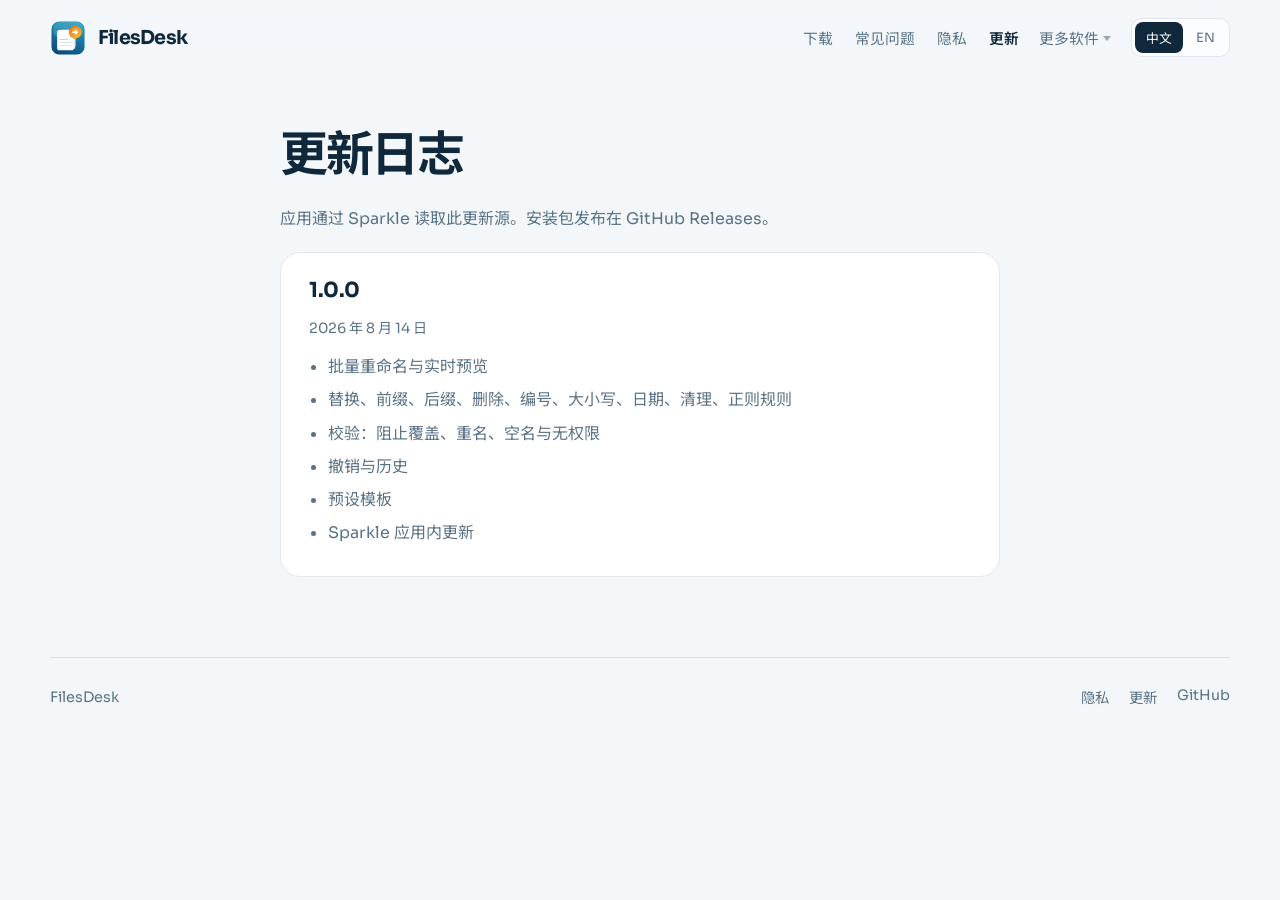
==== docs/changelog.html @ f8ffd3fe "Polish the FilesDesk website with a fuller product story. Co-authored-by: Cursor <cursoragent@cursor" ====
<!DOCTYPE html>
<html lang="zh-CN">
<head>
  <meta charset="utf-8">
  <meta name="viewport" content="width=device-width, initial-scale=1">
  <title>更新日志 — FilesDesk</title>
  <meta name="description" content="FilesDesk 版本更新与 Sparkle 更新记录。">
  <link rel="icon" type="image/png" href="./assets/favicon-32.png?v=4">
  <link rel="preconnect" href="https://fonts.googleapis.com">
  <link rel="preconnect" href="https://fonts.gstatic.com" crossorigin>
  <link href="https://fonts.googleapis.com/css2?family=Sora:wght@400;500;600;700&family=Noto+Sans+SC:wght@400;500;600;700&display=swap" rel="stylesheet">
  <link rel="stylesheet" href="./styles.css?v=5">
</head>
<body data-page="changelog" data-current-app="filesdesk">
  <header class="wrap site-header">
    <a class="brand" href="./">
      <img src="./assets/icon.png?v=4" alt="FilesDesk">
      FilesDesk
    </a>
    <div class="header-right">
      <nav>
        <a href="./download.html" data-i18n="nav.download">下载</a>
        <a href="./faq.html" data-i18n="nav.faq">常见问题</a>
        <a href="./privacy.html" data-i18n="nav.privacy">隐私</a>
        <a href="./changelog.html" aria-current="page" data-i18n="nav.changelog">更新</a>
      </nav>
      <div data-more-apps></div>
      <div class="lang-switch" role="group" aria-label="Language">
        <button type="button" data-lang-btn="zh" class="active">中文</button>
        <button type="button" data-lang-btn="en">EN</button>
      </div>
    </div>
  </header>

  <main class="wrap page">
    <h1 data-i18n="changelog.title">更新日志</h1>
    <p data-i18n="changelog.intro">应用通过 Sparkle 读取此更新源。安装包发布在 GitHub Releases。</p>
    <article class="changelog-item">
      <h2>1.0.0</h2>
      <p class="date" data-i18n="changelog.v100Date">2026 年 8 月 14 日</p>
      <ul data-i18n="changelog.v100Items"></ul>
    </article>
  </main>

  <footer class="wrap site-footer">
    <span>FilesDesk</span>
    <div class="links">
      <a href="./privacy.html" data-i18n="footer.privacy">隐私</a>
      <a href="./changelog.html" data-i18n="footer.changelog">更新</a>
      <a href="https://github.com/linux503/FilesDesk" data-i18n="footer.github">GitHub</a>
    </div>
  </footer>
  <script src="./more-apps.js"></script>
  <script src="./i18n.js?v=5"></script>
  <script src="./site.js"></script>
</body>
</html>
---- docs/styles.css ----
:root {
  --ink: #10283c;
  --slate: #2a4a62;
  --muted: #5a7286;
  --accent: #0d7ea8;
  --accent-deep: #0a5f80;
  --gold: #e59a22;
  --paper: #f3f7fa;
  --card: #ffffff;
  --line: rgba(16, 40, 60, 0.10);
  --shadow: 0 28px 70px rgba(16, 40, 60, 0.14);
  --radius: 20px;
  --sans: "Sora", "Noto Sans SC", "PingFang SC", "Hiragino Sans GB", sans-serif;
  --mono: "SF Mono", ui-monospace, Menlo, monospace;
}

* { box-sizing: border-box; }

html { scroll-behavior: smooth; }

html, body { margin: 0; padding: 0; }

body {
  color: var(--ink);
  font-family: var(--sans);
  background: var(--paper);
  min-height: 100vh;
  position: relative;
}

.atmosphere {
  pointer-events: none;
  position: fixed;
  inset: 0;
  z-index: -1;
  background:
    radial-gradient(920px 560px at 6% -12%, rgba(13, 126, 168, 0.18), transparent 58%),
    radial-gradient(720px 480px at 100% 0%, rgba(229, 154, 34, 0.12), transparent 52%),
    radial-gradient(900px 700px at 70% 120%, rgba(13, 126, 168, 0.08), transparent 60%),
    linear-gradient(180deg, #e7f1f6 0%, var(--paper) 38%, #e8f0f4 100%);
}

a { color: inherit; text-decoration: none; }

.wrap {
  width: min(1180px, calc(100% - 40px));
  margin: 0 auto;
}

.site-header {
  display: flex;
  align-items: center;
  justify-content: space-between;
  padding: 18px 0;
  gap: 16px;
  position: sticky;
  top: 0;
  z-index: 20;
  background: rgba(243, 247, 250, 0.78);
  backdrop-filter: blur(16px);
}

.brand {
  display: flex;
  align-items: center;
  gap: 12px;
  font-size: 1.2rem;
  font-weight: 700;
  letter-spacing: -0.04em;
}

.brand img {
  width: 36px;
  height: 36px;
  border-radius: 9px;
}

.header-right {
  display: flex;
  align-items: center;
  gap: 20px;
}

nav {
  display: flex;
  gap: 22px;
  font-size: 0.92rem;
}

nav a {
  color: var(--muted);
  transition: color 0.15s;
}

nav a:hover,
nav a[aria-current="page"] {
  color: var(--ink);
}

nav a[aria-current="page"] { font-weight: 600; }

.more-apps-menu {
  position: relative;
  list-style: none;
}

.more-apps-menu summary {
  cursor: pointer;
  color: var(--muted);
  font-size: 0.92rem;
  user-select: none;
  list-style: none;
  display: flex;
  align-items: center;
  gap: 4px;
}

.more-apps-menu summary::-webkit-details-marker { display: none; }

.more-apps-menu summary::after {
  content: "";
  width: 0;
  height: 0;
  border-left: 4px solid transparent;
  border-right: 4px solid transparent;
  border-top: 5px solid currentColor;
  opacity: 0.6;
  margin-top: 2px;
}

.more-apps-menu[open] summary,
.more-apps-menu summary:hover { color: var(--ink); }

.more-apps-panel {
  position: absolute;
  top: calc(100% + 10px);
  right: 0;
  min-width: 240px;
  background: var(--card);
  border: 1px solid var(--line);
  border-radius: 14px;
  box-shadow: var(--shadow);
  padding: 8px;
  z-index: 100;
  animation: rise 0.2s ease both;
}

.more-apps-item {
  display: flex;
  flex-direction: column;
  gap: 2px;
  padding: 10px 12px;
  border-radius: 10px;
  transition: background 0.12s;
}

.more-apps-item:hover { background: rgba(13, 126, 168, 0.08); }

.more-apps-name {
  font-weight: 600;
  font-size: 0.92rem;
}

.more-apps-desc {
  font-size: 0.8rem;
  color: var(--muted);
}

.lang-switch {
  display: flex;
  gap: 2px;
  padding: 3px;
  border: 1px solid var(--line);
  border-radius: 10px;
  background: rgba(255, 255, 255, 0.7);
}

.lang-switch button {
  border: 0;
  background: transparent;
  color: var(--muted);
  font: inherit;
  font-size: 0.8rem;
  padding: 6px 11px;
  border-radius: 8px;
  cursor: pointer;
}

.lang-switch button.active {
  background: var(--ink);
  color: #fff;
}

.hero {
  display: grid;
  grid-template-columns: 0.92fr 1.08fr;
  gap: 40px;
  align-items: center;
  padding: 36px 0 28px;
  min-height: calc(100svh - 88px);
}

.hero-copy { animation: rise 0.7s ease both; }

.hero h1 {
  margin: 0;
  font-size: clamp(3.2rem, 8vw, 6.2rem);
  line-height: 0.92;
  letter-spacing: -0.07em;
}

.hero .lede {
  margin: 22px 0 0;
  font-size: clamp(1.35rem, 2.6vw, 1.85rem);
  line-height: 1.25;
  letter-spacing: -0.04em;
  font-weight: 600;
}

.hero .sub {
  margin: 16px 0 0;
  max-width: 38ch;
  color: var(--muted);
  font-size: 1.05rem;
  line-height: 1.7;
}

.cta-row {
  display: flex;
  flex-wrap: wrap;
  gap: 14px;
  align-items: center;
  margin-top: 28px;
}

.hero-meta {
  margin: 22px 0 0;
  color: var(--muted);
  font-size: 0.86rem;
  letter-spacing: 0.01em;
}

.button {
  display: inline-flex;
  align-items: center;
  background: linear-gradient(135deg, var(--accent), var(--accent-deep));
  color: #fff;
  padding: 13px 22px;
  border-radius: 12px;
  font-weight: 650;
  box-shadow: 0 10px 24px rgba(13, 126, 168, 0.28);
  transition: transform 0.15s, box-shadow 0.15s;
}

.button:hover {
  transform: translateY(-1px);
  box-shadow: 0 14px 28px rgba(13, 126, 168, 0.34);
}

.text-link {
  color: var(--slate);
  box-shadow: inset 0 -1px 0 var(--line);
  padding-bottom: 1px;
}

.text-link:hover { color: var(--accent-deep); }

.hero-stage { animation: rise 0.9s ease 0.12s both; }

.app {
  background: var(--card);
  border: 1px solid var(--line);
  border-radius: var(--radius);
  box-shadow: var(--shadow);
  overflow: hidden;
  transform: perspective(1400px) rotateY(-6deg) rotateX(3deg);
  animation: floaty 7s ease-in-out infinite;
}

.app-chrome {
  display: flex;
  align-items: center;
  gap: 8px;
  padding: 12px 16px;
  background: #eef4f7;
  border-bottom: 1px solid var(--line);
  font-size: 13px;
  color: var(--muted);
}

.app-chrome img {
  width: 16px;
  height: 16px;
  border-radius: 4px;
  margin-left: 6px;
}

.dot { width: 10px; height: 10px; border-radius: 50%; }
.dot:nth-child(1) { background: #ff6b6b; }
.dot:nth-child(2) { background: #ffd166; }
.dot:nth-child(3) { background: #6bcb77; }

.app-body {
  display: grid;
  grid-template-columns: 118px 1fr 168px;
  min-height: 340px;
}

.side, .files, .rules { padding: 12px 10px; }
.side { border-right: 1px solid var(--line); background: #fafbfc; }
.rules { border-left: 1px solid var(--line); background: #f4f8fb; }

.nav-item {
  padding: 8px 10px;
  border-radius: 8px;
  color: var(--muted);
  font-size: 12px;
  margin-bottom: 4px;
}

.nav-item.active {
  background: rgba(13, 126, 168, 0.10);
  color: var(--accent-deep);
  font-weight: 600;
}

.row {
  display: grid;
  grid-template-columns: 52px 1fr 1fr;
  gap: 8px;
  padding: 11px 4px;
  border-bottom: 1px solid var(--line);
  font-family: var(--mono);
  font-size: 11.5px;
  align-items: center;
}

.kind {
  color: var(--muted);
  font-family: var(--sans);
  font-size: 10px;
  letter-spacing: 0.04em;
  text-transform: uppercase;
}

.old { color: var(--muted); }
.new { color: var(--accent-deep); animation: pulse 2.8s ease 1s infinite; }

.app-foot {
  display: flex;
  align-items: center;
  justify-content: space-between;
  padding: 12px 16px;
  border-top: 1px solid var(--line);
  background: #fafbfc;
  font-size: 12px;
}

.status { color: #2d8a4e; font-weight: 600; }

.rename-btn {
  background: var(--ink);
  color: #fff;
  border: 0;
  padding: 7px 14px;
  border-radius: 8px;
  font-size: 12px;
  font-weight: 600;
}

.proof {
  display: grid;
  grid-template-columns: repeat(4, 1fr);
  gap: 12px;
  padding: 8px 0 56px;
  border-top: 1px solid var(--line);
}

.proof div {
  display: flex;
  flex-direction: column;
  gap: 4px;
  padding-top: 22px;
}

.proof strong {
  font-size: 1.55rem;
  letter-spacing: -0.04em;
  color: var(--accent-deep);
}

.proof span {
  font-size: 0.82rem;
  color: var(--muted);
}

.section-head {
  max-width: 620px;
  margin-bottom: 40px;
}

.eyebrow {
  display: block;
  font-size: 0.76rem;
  font-weight: 650;
  letter-spacing: 0.12em;
  text-transform: uppercase;
  color: var(--accent);
  margin-bottom: 10px;
}

.eyebrow-light { color: rgba(255, 255, 255, 0.62); }

.section-head h2 {
  margin: 0 0 12px;
  font-size: clamp(1.8rem, 3.6vw, 2.55rem);
  letter-spacing: -0.045em;
  line-height: 1.12;
}

.section-lead {
  margin: 0;
  color: var(--muted);
  font-size: 1.04rem;
  line-height: 1.65;
}

.section-pillars { padding: 24px 0 88px; }

.pillar-grid {
  display: grid;
  grid-template-columns: repeat(4, 1fr);
  gap: 28px;
}

.pillar-grid article { padding-top: 8px; }

.idx {
  display: block;
  font-size: 0.78rem;
  letter-spacing: 0.12em;
  color: var(--gold);
  font-weight: 650;
  margin-bottom: 12px;
}

.pillar-grid h3 {
  margin: 0 0 8px;
  font-size: 1.12rem;
  letter-spacing: -0.03em;
}

.pillar-grid p {
  margin: 0;
  color: var(--muted);
  font-size: 0.94rem;
  line-height: 1.65;
}

.section-rules {
  padding: 88px 0;
  background: rgba(255, 255, 255, 0.48);
  border-top: 1px solid var(--line);
  border-bottom: 1px solid var(--line);
}

.rules-grid {
  display: grid;
  grid-template-columns: repeat(3, 1fr);
  gap: 0;
}

.rule-chip {
  display: flex;
  flex-direction: column;
  gap: 4px;
  padding: 18px 8px 18px 0;
  border-top: 1px solid var(--line);
}

.rule-name {
  font-weight: 650;
  font-size: 1.02rem;
  letter-spacing: -0.03em;
}

.rule-desc {
  font-size: 0.84rem;
  color: var(--muted);
}

.rename-theater {
  margin-top: 36px;
  display: grid;
  grid-template-columns: 1fr auto 1fr;
  gap: 16px 24px;
  align-items: center;
  font-family: var(--mono);
  font-size: clamp(1.1rem, 2vw, 1.5rem);
}

.theater-from { color: var(--muted); }
.theater-to {
  color: var(--accent-deep);
  font-weight: 650;
  animation: pulse 3s ease infinite;
}
.theater-arrow {
  width: 42px;
  height: 2px;
  background: var(--gold);
  position: relative;
}
.theater-arrow::after {
  content: "";
  position: absolute;
  right: 0;
  top: -4px;
  border: 5px solid transparent;
  border-left: 8px solid var(--gold);
}
.theater-note {
  grid-column: 1 / -1;
  font-family: var(--sans);
  font-size: 0.9rem;
  color: var(--muted);
}

.section-workflow { padding: 88px 0; }

.flow-grid {
  display: grid;
  grid-template-columns: repeat(3, 1fr);
  gap: 40px;
}

.flow-num {
  font-size: 2rem;
  font-weight: 700;
  letter-spacing: -0.06em;
  color: var(--accent);
  margin-bottom: 10px;
}

.flow-grid h3 {
  margin: 0 0 8px;
  font-size: 1.12rem;
  letter-spacing: -0.03em;
}

.flow-grid p {
  margin: 0;
  color: var(--muted);
  font-size: 0.94rem;
  line-height: 1.65;
}

.section-scenes { padding: 0 0 88px; }

.scene-list {
  display: grid;
  grid-template-columns: repeat(5, 1fr);
  gap: 18px;
}

.scene-list div {
  padding-top: 16px;
  border-top: 2px solid var(--ink);
}

.scene-list strong {
  display: block;
  font-size: 1.05rem;
  margin-bottom: 8px;
}

.scene-list span {
  color: var(--muted);
  font-family: var(--mono);
  font-size: 0.78rem;
}

.section-bento { padding: 0 0 88px; }

.detail-list {
  display: grid;
  grid-template-columns: 1fr 1fr;
  gap: 32px 48px;
  margin: 0;
}

.detail-list dt {
  font-size: 1.05rem;
  font-weight: 650;
  letter-spacing: -0.03em;
  margin-bottom: 6px;
}

.detail-list dd {
  margin: 0;
  color: var(--muted);
  font-size: 0.94rem;
  line-height: 1.65;
}

.section-safety { padding: 0 0 80px; }

.safety-panel {
  display: grid;
  grid-template-columns: 1fr 1fr;
  gap: 48px;
  align-items: center;
  background: linear-gradient(145deg, var(--ink) 0%, #0a3d54 58%, var(--accent-deep) 100%);
  color: #fff;
  border-radius: 24px;
  padding: 56px;
}

.safety-copy h2 {
  margin: 0 0 12px;
  font-size: clamp(1.7rem, 3vw, 2.3rem);
  letter-spacing: -0.045em;
}

.safety-copy p {
  margin: 0;
  opacity: 0.82;
  line-height: 1.65;
}

.safety-list {
  list-style: none;
  margin: 0;
  padding: 0;
  display: grid;
  gap: 12px;
}

.safety-list li {
  display: flex;
  align-items: center;
  gap: 12px;
  font-size: 0.95rem;
  font-weight: 500;
}

.safety-list li::before {
  content: "";
  width: 8px;
  height: 8px;
  border-radius: 50%;
  background: var(--gold);
  flex-shrink: 0;
}

.download-band {
  background: linear-gradient(135deg, var(--ink), var(--accent-deep));
  color: #fff;
  border-radius: var(--radius);
  padding: 40px 44px;
  display: flex;
  align-items: center;
  justify-content: space-between;
  gap: 24px;
  margin: 0 0 72px;
  position: relative;
  overflow: hidden;
}

.download-band::before {
  content: "";
  position: absolute;
  inset: 0;
  background: radial-gradient(520px 260px at 100% 50%, rgba(229, 154, 34, 0.2), transparent 70%);
  pointer-events: none;
}

.download-band > * { position: relative; }

.download-band h2 {
  margin: 0 0 8px;
  font-size: 1.6rem;
  letter-spacing: -0.03em;
}

.download-band p {
  margin: 0;
  opacity: 0.85;
  font-size: 0.95rem;
}

.download-band .button {
  background: #fff;
  color: var(--ink);
  box-shadow: none;
  flex-shrink: 0;
}

.download-band .button:hover {
  background: var(--gold);
  color: var(--ink);
}

.page {
  padding: 40px 0 80px;
  max-width: 720px;
}

.page h1 {
  margin: 0 0 20px;
  font-size: clamp(2.2rem, 5vw, 3rem);
  letter-spacing: -0.05em;
}

.page h2 {
  margin: 36px 0 12px;
  font-size: 1.25rem;
  letter-spacing: -0.02em;
}

.page p, .page li, .faq dd {
  color: var(--muted);
  line-height: 1.7;
  font-size: 1rem;
}

.page ul { padding-left: 1.2em; }

.faq dt {
  margin-top: 28px;
  font-size: 1.12rem;
  font-weight: 600;
  letter-spacing: -0.02em;
}

.faq dd { margin: 8px 0 0; }

.changelog-item {
  background: var(--card);
  border: 1px solid var(--line);
  border-radius: var(--radius);
  padding: 24px 28px;
  margin-top: 20px;
}

.changelog-item h2 {
  margin: 0 0 4px;
  font-size: 1.3rem;
}

.changelog-item .date {
  color: var(--muted);
  font-size: 0.88rem;
  margin-bottom: 12px;
}

.changelog-item ul {
  margin: 0;
  padding-left: 1.2em;
}

.changelog-item li { margin-bottom: 6px; }

.site-footer {
  border-top: 1px solid var(--line);
  padding: 28px 0 48px;
  display: flex;
  justify-content: space-between;
  align-items: center;
  color: var(--muted);
  font-size: 0.9rem;
}

.site-footer .links { display: flex; gap: 20px; }
.site-footer a:hover { color: var(--ink); }

@keyframes rise {
  from { opacity: 0; transform: translateY(18px); }
  to { opacity: 1; transform: none; }
}

@keyframes pulse {
  0%, 45% { opacity: 1; }
  55% { opacity: 0.35; }
  65%, 100% { opacity: 1; }
}

@keyframes floaty {
  0%, 100% { transform: perspective(1400px) rotateY(-6deg) rotateX(3deg) translateY(0); }
  50% { transform: perspective(1400px) rotateY(-6deg) rotateX(3deg) translateY(-8px); }
}

@media (max-width: 900px) {
  .hero, .app-body, .pillar-grid, .rules-grid, .flow-grid, .scene-list, .detail-list, .safety-panel, .proof {
    grid-template-columns: 1fr;
  }
  .hero {
    padding-top: 16px;
    min-height: 0;
  }
  .app { transform: none; animation: none; }
  nav { display: none; }
  .download-band { flex-direction: column; align-items: flex-start; }
  .site-footer { flex-direction: column; gap: 16px; align-items: flex-start; }
  .safety-panel { padding: 36px 28px; gap: 32px; }
  .rename-theater { grid-template-columns: 1fr; }
  .theater-arrow { width: 2px; height: 28px; }
  .theater-arrow::after {
    right: -4px;
    top: auto;
    bottom: 0;
    border: 5px solid transparent;
    border-top: 8px solid var(--gold);
  }
  .section-pillars, .section-rules, .section-workflow { padding: 56px 0; }
}
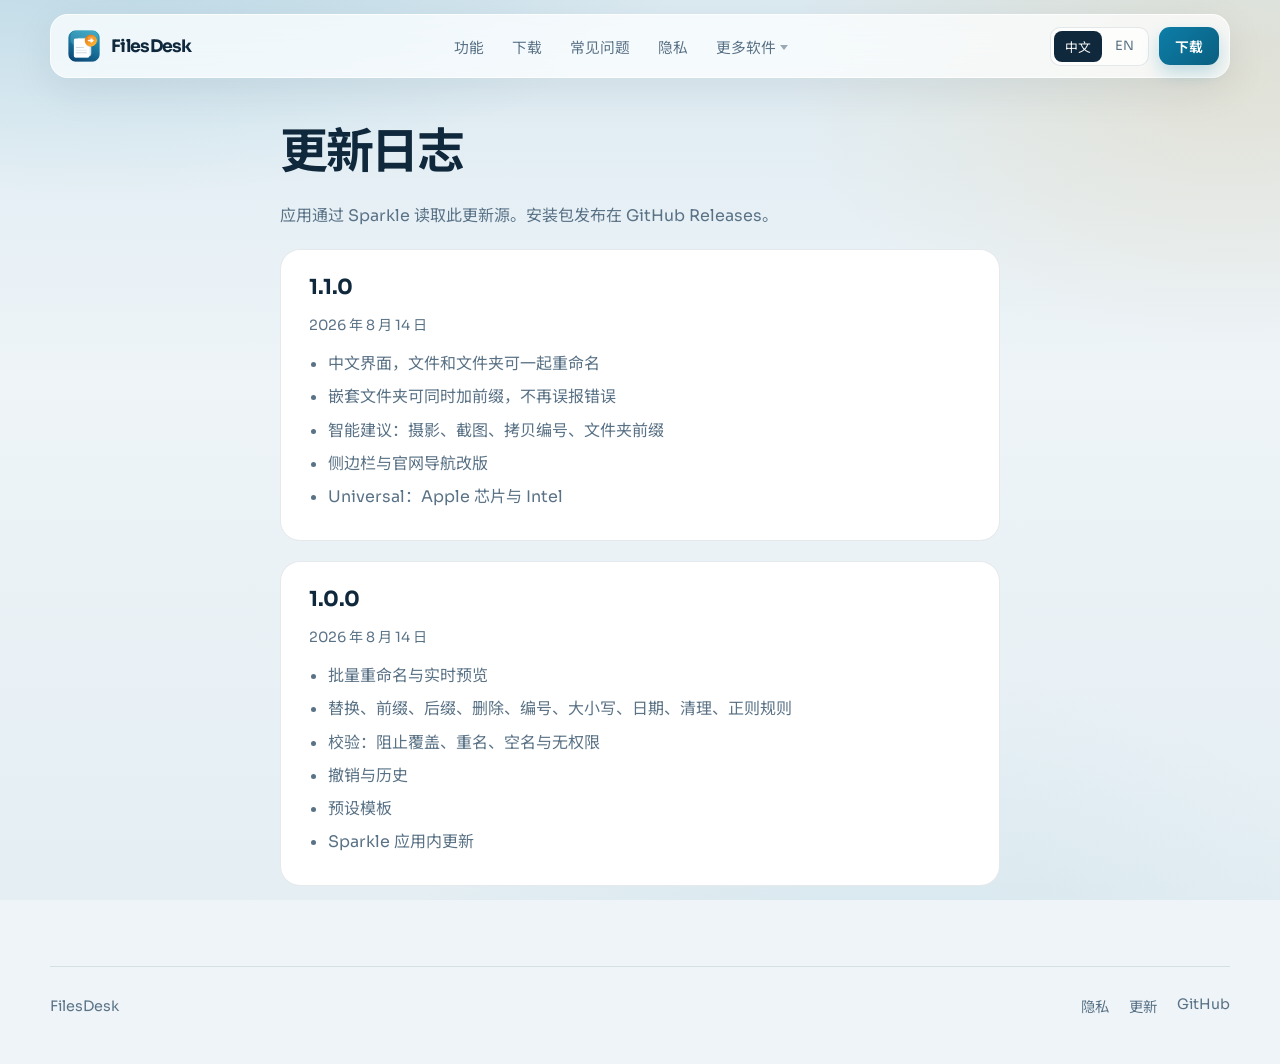
==== commit 00f8b3ed: "Ship FilesDesk 1.1.0 with folder rename, smart suggestions, and a refreshed site. Co-authored-by: Cu" ====
--- a/docs/changelog.html
+++ b/docs/changelog.html
@@ -9,25 +9,32 @@
   <link rel="preconnect" href="https://fonts.googleapis.com">
   <link rel="preconnect" href="https://fonts.gstatic.com" crossorigin>
   <link href="https://fonts.googleapis.com/css2?family=Sora:wght@400;500;600;700&family=Noto+Sans+SC:wght@400;500;600;700&display=swap" rel="stylesheet">
-  <link rel="stylesheet" href="./styles.css?v=5">
+  <link rel="stylesheet" href="./styles.css?v=6">
 </head>
 <body data-page="changelog" data-current-app="filesdesk">
-  <header class="wrap site-header">
-    <a class="brand" href="./">
-      <img src="./assets/icon.png?v=4" alt="FilesDesk">
-      FilesDesk
-    </a>
-    <div class="header-right">
-      <nav>
+  <div class="atmosphere" aria-hidden="true"></div>
+  <header class="site-header">
+    <div class="nav-shell">
+      <a class="brand" href="./">
+        <img src="./assets/icon.png?v=4" alt="FilesDesk">
+        FilesDesk
+      </a>
+      <nav class="nav-links" id="site-nav">
+        <a href="./#features" data-i18n="nav.features">功能</a>
         <a href="./download.html" data-i18n="nav.download">下载</a>
         <a href="./faq.html" data-i18n="nav.faq">常见问题</a>
         <a href="./privacy.html" data-i18n="nav.privacy">隐私</a>
-        <a href="./changelog.html" aria-current="page" data-i18n="nav.changelog">更新</a>
+        <div data-more-apps></div>
       </nav>
-      <div data-more-apps></div>
-      <div class="lang-switch" role="group" aria-label="Language">
-        <button type="button" data-lang-btn="zh" class="active">中文</button>
-        <button type="button" data-lang-btn="en">EN</button>
+      <div class="nav-actions">
+        <div class="lang-switch" role="group" aria-label="Language">
+          <button type="button" data-lang-btn="zh" class="active">中文</button>
+          <button type="button" data-lang-btn="en">EN</button>
+        </div>
+        <a class="nav-cta" data-download href="https://github.com/linux503/FilesDesk/releases" data-i18n="nav.download">下载</a>
+        <button class="nav-toggle" type="button" aria-expanded="false" aria-controls="site-nav" data-i18n-aria="nav.menu">
+          <span></span><span></span>
+        </button>
       </div>
     </div>
   </header>
@@ -35,7 +42,12 @@
   <main class="wrap page">
     <h1 data-i18n="changelog.title">更新日志</h1>
     <p data-i18n="changelog.intro">应用通过 Sparkle 读取此更新源。安装包发布在 GitHub Releases。</p>
-    <article class="changelog-item">
+    <article class="changelog-item" id="1.1.0">
+      <h2>1.1.0</h2>
+      <p class="date" data-i18n="changelog.v110Date">2026 年 8 月 14 日</p>
+      <ul data-i18n="changelog.v110Items"></ul>
+    </article>
+    <article class="changelog-item" id="1.0.0">
       <h2>1.0.0</h2>
       <p class="date" data-i18n="changelog.v100Date">2026 年 8 月 14 日</p>
       <ul data-i18n="changelog.v100Items"></ul>
@@ -51,7 +63,7 @@
     </div>
   </footer>
   <script src="./more-apps.js"></script>
-  <script src="./i18n.js?v=5"></script>
-  <script src="./site.js"></script>
+  <script src="./i18n.js?v=6"></script>
+  <script src="./site.js?v=6"></script>
 </body>
 </html>
--- a/docs/styles.css
+++ b/docs/styles.css
@@ -5,7 +5,7 @@
   --accent: #0d7ea8;
   --accent-deep: #0a5f80;
   --gold: #e59a22;
-  --paper: #f3f7fa;
+  --paper: #eef4f8;
   --card: #ffffff;
   --line: rgba(16, 40, 60, 0.10);
   --shadow: 0 28px 70px rgba(16, 40, 60, 0.14);
@@ -34,10 +34,10 @@
   inset: 0;
   z-index: -1;
   background:
-    radial-gradient(920px 560px at 6% -12%, rgba(13, 126, 168, 0.18), transparent 58%),
-    radial-gradient(720px 480px at 100% 0%, rgba(229, 154, 34, 0.12), transparent 52%),
+    radial-gradient(1100px 620px at 8% -18%, rgba(13, 126, 168, 0.22), transparent 58%),
+    radial-gradient(820px 520px at 96% 8%, rgba(229, 154, 34, 0.14), transparent 54%),
     radial-gradient(900px 700px at 70% 120%, rgba(13, 126, 168, 0.08), transparent 60%),
-    linear-gradient(180deg, #e7f1f6 0%, var(--paper) 38%, #e8f0f4 100%);
+    linear-gradient(180deg, #dceaf1 0%, var(--paper) 42%, #e4eef3 100%);
 }
 
 a { color: inherit; text-decoration: none; }
@@ -48,56 +48,127 @@
 }
 
 .site-header {
-  display: flex;
-  align-items: center;
-  justify-content: space-between;
-  padding: 18px 0;
-  gap: 16px;
   position: sticky;
-  top: 0;
-  z-index: 20;
-  background: rgba(243, 247, 250, 0.78);
-  backdrop-filter: blur(16px);
+  top: 14px;
+  z-index: 40;
+  padding: 0 20px;
+}
+
+.nav-shell {
+  position: relative;
+  width: min(1180px, 100%);
+  margin: 0 auto;
+  display: flex;
+  align-items: center;
+  gap: 18px;
+  min-height: 64px;
+  padding: 8px 10px 8px 16px;
+  background: rgba(255, 255, 255, 0.72);
+  backdrop-filter: blur(22px) saturate(1.35);
+  border: 1px solid rgba(255, 255, 255, 0.7);
+  border-radius: 18px;
+  box-shadow: 0 12px 40px rgba(16, 40, 60, 0.08);
 }
 
 .brand {
   display: flex;
   align-items: center;
-  gap: 12px;
-  font-size: 1.2rem;
+  gap: 10px;
+  font-size: 1.08rem;
   font-weight: 700;
   letter-spacing: -0.04em;
+  flex-shrink: 0;
 }
 
 .brand img {
-  width: 36px;
-  height: 36px;
+  width: 34px;
+  height: 34px;
   border-radius: 9px;
 }
 
-.header-right {
-  display: flex;
-  align-items: center;
-  gap: 20px;
-}
-
-nav {
-  display: flex;
-  gap: 22px;
+.nav-links {
+  display: flex;
+  align-items: center;
+  gap: 4px;
+  flex: 1;
+  justify-content: center;
   font-size: 0.92rem;
 }
 
-nav a {
-  color: var(--muted);
-  transition: color 0.15s;
-}
-
-nav a:hover,
-nav a[aria-current="page"] {
+.nav-links > a {
+  color: var(--muted);
+  padding: 8px 12px;
+  border-radius: 10px;
+  transition: color 0.15s, background 0.15s;
+}
+
+.nav-links > a:hover,
+.nav-links > a[aria-current="page"] {
   color: var(--ink);
-}
-
-nav a[aria-current="page"] { font-weight: 600; }
+  background: rgba(13, 126, 168, 0.08);
+}
+
+.nav-links > a[aria-current="page"] { font-weight: 600; }
+
+.nav-actions {
+  display: flex;
+  align-items: center;
+  gap: 10px;
+  flex-shrink: 0;
+  margin-left: auto;
+}
+
+.nav-cta {
+  display: inline-flex;
+  align-items: center;
+  background: linear-gradient(135deg, var(--accent), var(--accent-deep));
+  color: #fff;
+  padding: 9px 16px;
+  border-radius: 11px;
+  font-size: 0.86rem;
+  font-weight: 650;
+  box-shadow: 0 8px 18px rgba(13, 126, 168, 0.24);
+  transition: transform 0.15s, box-shadow 0.15s;
+}
+
+.nav-cta:hover {
+  transform: translateY(-1px);
+  box-shadow: 0 10px 22px rgba(13, 126, 168, 0.3);
+}
+
+.nav-toggle {
+  display: none;
+  width: 42px;
+  height: 42px;
+  border: 0;
+  background: rgba(16, 40, 60, 0.05);
+  border-radius: 12px;
+  cursor: pointer;
+  padding: 0;
+  position: relative;
+}
+
+.nav-toggle span {
+  position: absolute;
+  left: 12px;
+  right: 12px;
+  height: 1.5px;
+  background: var(--ink);
+  transition: transform 0.2s, top 0.2s, opacity 0.2s;
+}
+
+.nav-toggle span:first-child { top: 16px; }
+.nav-toggle span:last-child { top: 24px; }
+
+.site-header.is-open .nav-toggle span:first-child {
+  top: 20px;
+  transform: rotate(45deg);
+}
+
+.site-header.is-open .nav-toggle span:last-child {
+  top: 20px;
+  transform: rotate(-45deg);
+}
 
 .more-apps-menu {
   position: relative;
@@ -113,6 +184,8 @@
   display: flex;
   align-items: center;
   gap: 4px;
+  padding: 8px 12px;
+  border-radius: 10px;
 }
 
 .more-apps-menu summary::-webkit-details-marker { display: none; }
@@ -129,12 +202,15 @@
 }
 
 .more-apps-menu[open] summary,
-.more-apps-menu summary:hover { color: var(--ink); }
+.more-apps-menu summary:hover {
+  color: var(--ink);
+  background: rgba(13, 126, 168, 0.08);
+}
 
 .more-apps-panel {
   position: absolute;
   top: calc(100% + 10px);
-  right: 0;
+  left: 0;
   min-width: 240px;
   background: var(--card);
   border: 1px solid var(--line);
@@ -192,34 +268,34 @@
 }
 
 .hero {
-  display: grid;
-  grid-template-columns: 0.92fr 1.08fr;
-  gap: 40px;
-  align-items: center;
-  padding: 36px 0 28px;
-  min-height: calc(100svh - 88px);
-}
-
-.hero-copy { animation: rise 0.7s ease both; }
+  padding: 36px 0 0;
+}
+
+.hero-copy {
+  text-align: center;
+  max-width: 820px;
+  margin: 0 auto 36px;
+  animation: rise 0.7s ease both;
+}
 
 .hero h1 {
   margin: 0;
-  font-size: clamp(3.2rem, 8vw, 6.2rem);
-  line-height: 0.92;
-  letter-spacing: -0.07em;
+  font-size: clamp(4.2rem, 12vw, 8.4rem);
+  line-height: 0.86;
+  letter-spacing: -0.08em;
 }
 
 .hero .lede {
-  margin: 22px 0 0;
-  font-size: clamp(1.35rem, 2.6vw, 1.85rem);
-  line-height: 1.25;
+  margin: 18px 0 0;
+  font-size: clamp(1.4rem, 3vw, 2rem);
+  line-height: 1.2;
   letter-spacing: -0.04em;
   font-weight: 600;
 }
 
 .hero .sub {
-  margin: 16px 0 0;
-  max-width: 38ch;
+  margin: 14px auto 0;
+  max-width: 42ch;
   color: var(--muted);
   font-size: 1.05rem;
   line-height: 1.7;
@@ -230,14 +306,16 @@
   flex-wrap: wrap;
   gap: 14px;
   align-items: center;
+  justify-content: center;
   margin-top: 28px;
 }
 
 .hero-meta {
-  margin: 22px 0 0;
+  margin: 28px auto 0;
   color: var(--muted);
   font-size: 0.86rem;
   letter-spacing: 0.01em;
+  text-align: center;
 }
 
 .button {
@@ -265,16 +343,18 @@
 
 .text-link:hover { color: var(--accent-deep); }
 
-.hero-stage { animation: rise 0.9s ease 0.12s both; }
+.hero-visual {
+  width: min(1280px, calc(100% - 24px));
+  margin: 0 auto;
+  animation: rise 0.9s ease 0.12s both;
+}
 
 .app {
   background: var(--card);
   border: 1px solid var(--line);
-  border-radius: var(--radius);
+  border-radius: 22px 22px 0 0;
   box-shadow: var(--shadow);
   overflow: hidden;
-  transform: perspective(1400px) rotateY(-6deg) rotateX(3deg);
-  animation: floaty 7s ease-in-out infinite;
 }
 
 .app-chrome {
@@ -302,21 +382,36 @@
 
 .app-body {
   display: grid;
-  grid-template-columns: 118px 1fr 168px;
-  min-height: 340px;
-}
-
-.side, .files, .rules { padding: 12px 10px; }
-.side { border-right: 1px solid var(--line); background: #fafbfc; }
+  grid-template-columns: 168px 1fr 188px;
+  min-height: 380px;
+}
+
+.side, .files, .rules { padding: 14px 12px; }
+.side { border-right: 1px solid var(--line); background: #f6f9fb; }
 .rules { border-left: 1px solid var(--line); background: #f4f8fb; }
 
 .nav-item {
-  padding: 8px 10px;
-  border-radius: 8px;
+  display: flex;
+  align-items: center;
+  gap: 8px;
+  padding: 9px 10px;
+  border-radius: 10px;
   color: var(--muted);
   font-size: 12px;
   margin-bottom: 4px;
 }
+
+.nav-ico {
+  width: 22px;
+  height: 22px;
+  border-radius: 6px;
+  flex-shrink: 0;
+  background: rgba(13, 126, 168, 0.14);
+}
+
+.nav-item:nth-child(2) .nav-ico { background: rgba(104, 82, 214, 0.16); }
+.nav-item:nth-child(3) .nav-ico { background: rgba(229, 154, 34, 0.22); }
+.nav-item:nth-child(4) .nav-ico { background: rgba(90, 114, 134, 0.16); }
 
 .nav-item.active {
   background: rgba(13, 126, 168, 0.10);
@@ -324,14 +419,16 @@
   font-weight: 600;
 }
 
+.nav-item.active .nav-ico { background: var(--accent); }
+
 .row {
   display: grid;
   grid-template-columns: 52px 1fr 1fr;
   gap: 8px;
-  padding: 11px 4px;
+  padding: 13px 6px;
   border-bottom: 1px solid var(--line);
   font-family: var(--mono);
-  font-size: 11.5px;
+  font-size: 12px;
   align-items: center;
 }
 
@@ -372,8 +469,7 @@
   display: grid;
   grid-template-columns: repeat(4, 1fr);
   gap: 12px;
-  padding: 8px 0 56px;
-  border-top: 1px solid var(--line);
+  padding: 36px 0 56px;
 }
 
 .proof div {
@@ -381,6 +477,7 @@
   flex-direction: column;
   gap: 4px;
   padding-top: 22px;
+  border-top: 1px solid var(--line);
 }
 
 .proof strong {
@@ -702,7 +799,7 @@
 }
 
 .page {
-  padding: 40px 0 80px;
+  padding: 48px 0 80px;
   max-width: 720px;
 }
 
@@ -785,21 +882,49 @@
   65%, 100% { opacity: 1; }
 }
 
-@keyframes floaty {
-  0%, 100% { transform: perspective(1400px) rotateY(-6deg) rotateX(3deg) translateY(0); }
-  50% { transform: perspective(1400px) rotateY(-6deg) rotateX(3deg) translateY(-8px); }
+@media (max-width: 980px) {
+  .nav-toggle { display: block; }
+  .nav-cta { display: none; }
+
+  .nav-links {
+    display: none;
+    position: absolute;
+    left: 0;
+    right: 0;
+    top: calc(100% + 8px);
+    flex-direction: column;
+    align-items: stretch;
+    gap: 4px;
+    padding: 12px;
+    background: rgba(255, 255, 255, 0.96);
+    border: 1px solid var(--line);
+    border-radius: 16px;
+    box-shadow: var(--shadow);
+  }
+
+  .site-header.is-open .nav-links { display: flex; }
+
+  .nav-links > a,
+  .more-apps-menu summary {
+    padding: 12px 14px;
+  }
+
+  .more-apps-panel {
+    position: static;
+    box-shadow: none;
+    border: 0;
+    padding: 0 0 8px 12px;
+  }
 }
 
 @media (max-width: 900px) {
-  .hero, .app-body, .pillar-grid, .rules-grid, .flow-grid, .scene-list, .detail-list, .safety-panel, .proof {
+  .hero-copy { margin-bottom: 24px; }
+  .hero h1 { font-size: clamp(3.2rem, 18vw, 5rem); }
+  .app-body, .pillar-grid, .rules-grid, .flow-grid, .scene-list, .detail-list, .safety-panel, .proof {
     grid-template-columns: 1fr;
   }
-  .hero {
-    padding-top: 16px;
-    min-height: 0;
-  }
-  .app { transform: none; animation: none; }
-  nav { display: none; }
+  .app-body { min-height: 0; }
+  .side { display: grid; grid-template-columns: 1fr 1fr; }
   .download-band { flex-direction: column; align-items: flex-start; }
   .site-footer { flex-direction: column; gap: 16px; align-items: flex-start; }
   .safety-panel { padding: 36px 28px; gap: 32px; }
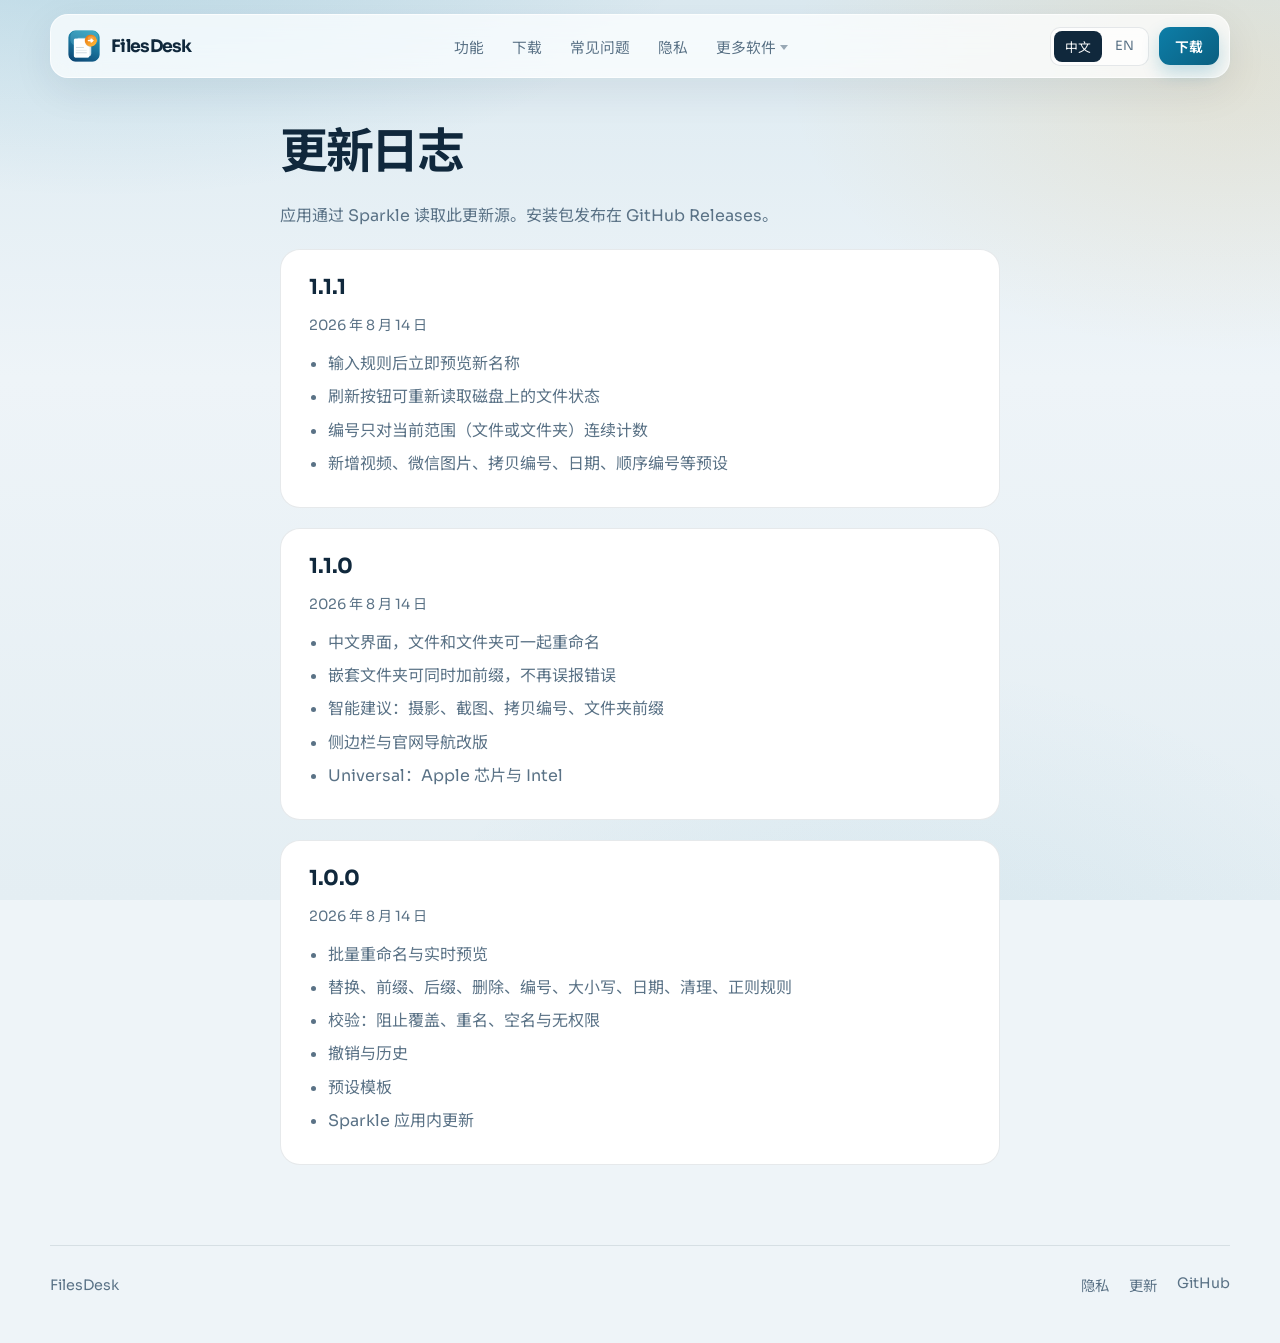
==== commit e2b7cc6e: "Ship FilesDesk 1.1.1 with live preview, refresh, and more presets. Co-authored-by: Cursor <cursorage" ====
--- a/docs/changelog.html
+++ b/docs/changelog.html
@@ -9,7 +9,7 @@
   <link rel="preconnect" href="https://fonts.googleapis.com">
   <link rel="preconnect" href="https://fonts.gstatic.com" crossorigin>
   <link href="https://fonts.googleapis.com/css2?family=Sora:wght@400;500;600;700&family=Noto+Sans+SC:wght@400;500;600;700&display=swap" rel="stylesheet">
-  <link rel="stylesheet" href="./styles.css?v=6">
+  <link rel="stylesheet" href="./styles.css?v=7">
 </head>
 <body data-page="changelog" data-current-app="filesdesk">
   <div class="atmosphere" aria-hidden="true"></div>
@@ -42,6 +42,11 @@
   <main class="wrap page">
     <h1 data-i18n="changelog.title">更新日志</h1>
     <p data-i18n="changelog.intro">应用通过 Sparkle 读取此更新源。安装包发布在 GitHub Releases。</p>
+    <article class="changelog-item" id="1.1.1">
+      <h2>1.1.1</h2>
+      <p class="date" data-i18n="changelog.v111Date">2026 年 8 月 14 日</p>
+      <ul data-i18n="changelog.v111Items"></ul>
+    </article>
     <article class="changelog-item" id="1.1.0">
       <h2>1.1.0</h2>
       <p class="date" data-i18n="changelog.v110Date">2026 年 8 月 14 日</p>
@@ -63,7 +68,7 @@
     </div>
   </footer>
   <script src="./more-apps.js"></script>
-  <script src="./i18n.js?v=6"></script>
-  <script src="./site.js?v=6"></script>
+  <script src="./i18n.js?v=8"></script>
+  <script src="./site.js?v=8"></script>
 </body>
 </html>
--- a/docs/styles.css
+++ b/docs/styles.css
@@ -304,10 +304,28 @@
 .cta-row {
   display: flex;
   flex-wrap: wrap;
-  gap: 14px;
-  align-items: center;
+  gap: 14px 18px;
+  align-items: flex-start;
   justify-content: center;
   margin-top: 28px;
+}
+
+.cta-download {
+  display: flex;
+  flex-direction: column;
+  align-items: center;
+  gap: 8px;
+}
+
+.cta-version {
+  margin: 0;
+  color: var(--muted);
+  font-size: 0.82rem;
+  letter-spacing: 0.01em;
+}
+
+.cta-row > .text-link {
+  margin-top: 14px;
 }
 
 .hero-meta {
@@ -786,9 +804,9 @@
   font-size: 0.95rem;
 }
 
-.download-band .button {
-  background: #fff;
-  color: var(--ink);
+.download-band .cta-version {
+  color: rgba(255, 255, 255, 0.72);
+}
   box-shadow: none;
   flex-shrink: 0;
 }
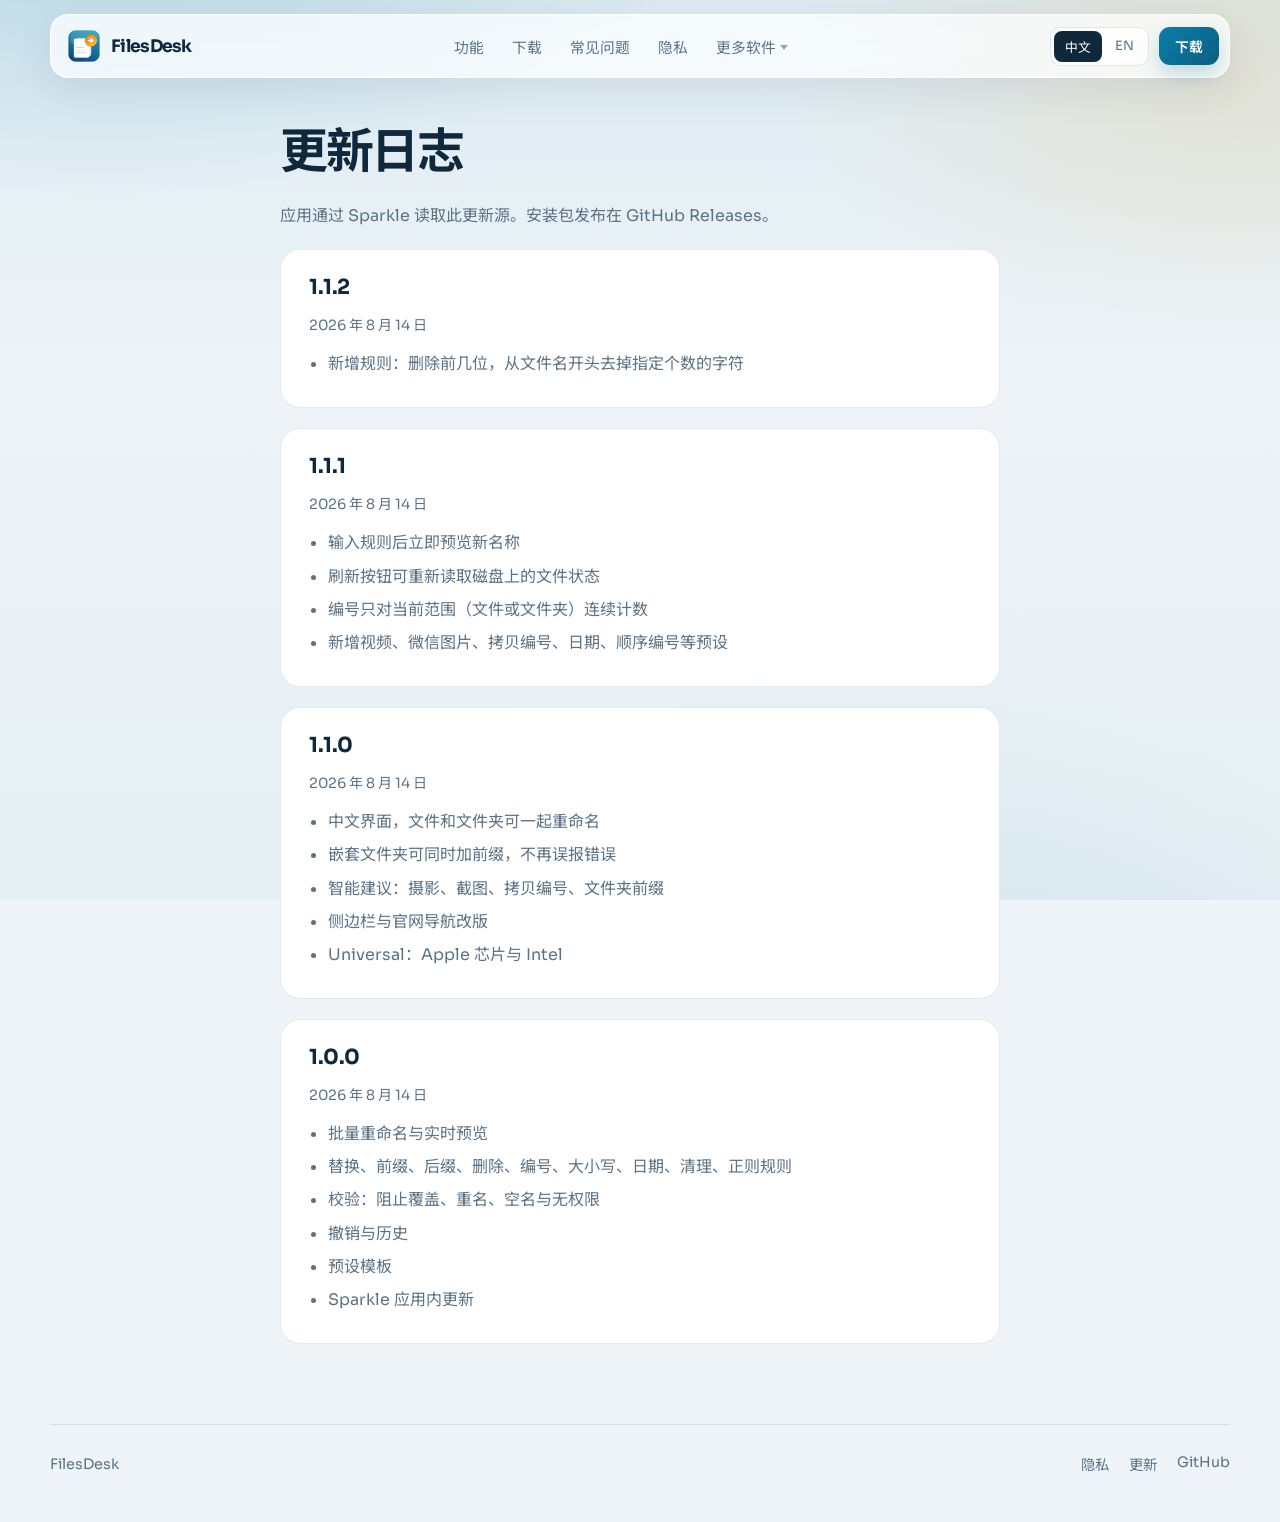
==== commit 03d69ebd: "Add a rule to drop the first N characters from a name. Co-authored-by: Cursor <cursoragent@cursor.co" ====
--- a/docs/changelog.html
+++ b/docs/changelog.html
@@ -9,7 +9,7 @@
   <link rel="preconnect" href="https://fonts.googleapis.com">
   <link rel="preconnect" href="https://fonts.gstatic.com" crossorigin>
   <link href="https://fonts.googleapis.com/css2?family=Sora:wght@400;500;600;700&family=Noto+Sans+SC:wght@400;500;600;700&display=swap" rel="stylesheet">
-  <link rel="stylesheet" href="./styles.css?v=7">
+  <link rel="stylesheet" href="./styles.css?v=9">
 </head>
 <body data-page="changelog" data-current-app="filesdesk">
   <div class="atmosphere" aria-hidden="true"></div>
@@ -42,6 +42,11 @@
   <main class="wrap page">
     <h1 data-i18n="changelog.title">更新日志</h1>
     <p data-i18n="changelog.intro">应用通过 Sparkle 读取此更新源。安装包发布在 GitHub Releases。</p>
+    <article class="changelog-item" id="1.1.2">
+      <h2>1.1.2</h2>
+      <p class="date" data-i18n="changelog.v112Date">2026 年 8 月 14 日</p>
+      <ul data-i18n="changelog.v112Items"></ul>
+    </article>
     <article class="changelog-item" id="1.1.1">
       <h2>1.1.1</h2>
       <p class="date" data-i18n="changelog.v111Date">2026 年 8 月 14 日</p>
@@ -68,7 +73,7 @@
     </div>
   </footer>
   <script src="./more-apps.js"></script>
-  <script src="./i18n.js?v=8"></script>
-  <script src="./site.js?v=8"></script>
+  <script src="./i18n.js?v=10"></script>
+  <script src="./site.js?v=9"></script>
 </body>
 </html>
--- a/docs/styles.css
+++ b/docs/styles.css
@@ -437,6 +437,12 @@
   font-weight: 600;
 }
 
+.nav-item.hint {
+  background: rgba(229, 154, 34, 0.12);
+  color: var(--ink);
+  font-weight: 600;
+}
+
 .nav-item.active .nav-ico { background: var(--accent); }
 
 .row {
@@ -674,7 +680,7 @@
 
 .scene-list {
   display: grid;
-  grid-template-columns: repeat(5, 1fr);
+  grid-template-columns: repeat(6, 1fr);
   gap: 18px;
 }
 
@@ -933,6 +939,10 @@
     border: 0;
     padding: 0 0 8px 12px;
   }
+}
+
+@media (max-width: 1100px) {
+  .scene-list { grid-template-columns: repeat(3, 1fr); }
 }
 
 @media (max-width: 900px) {
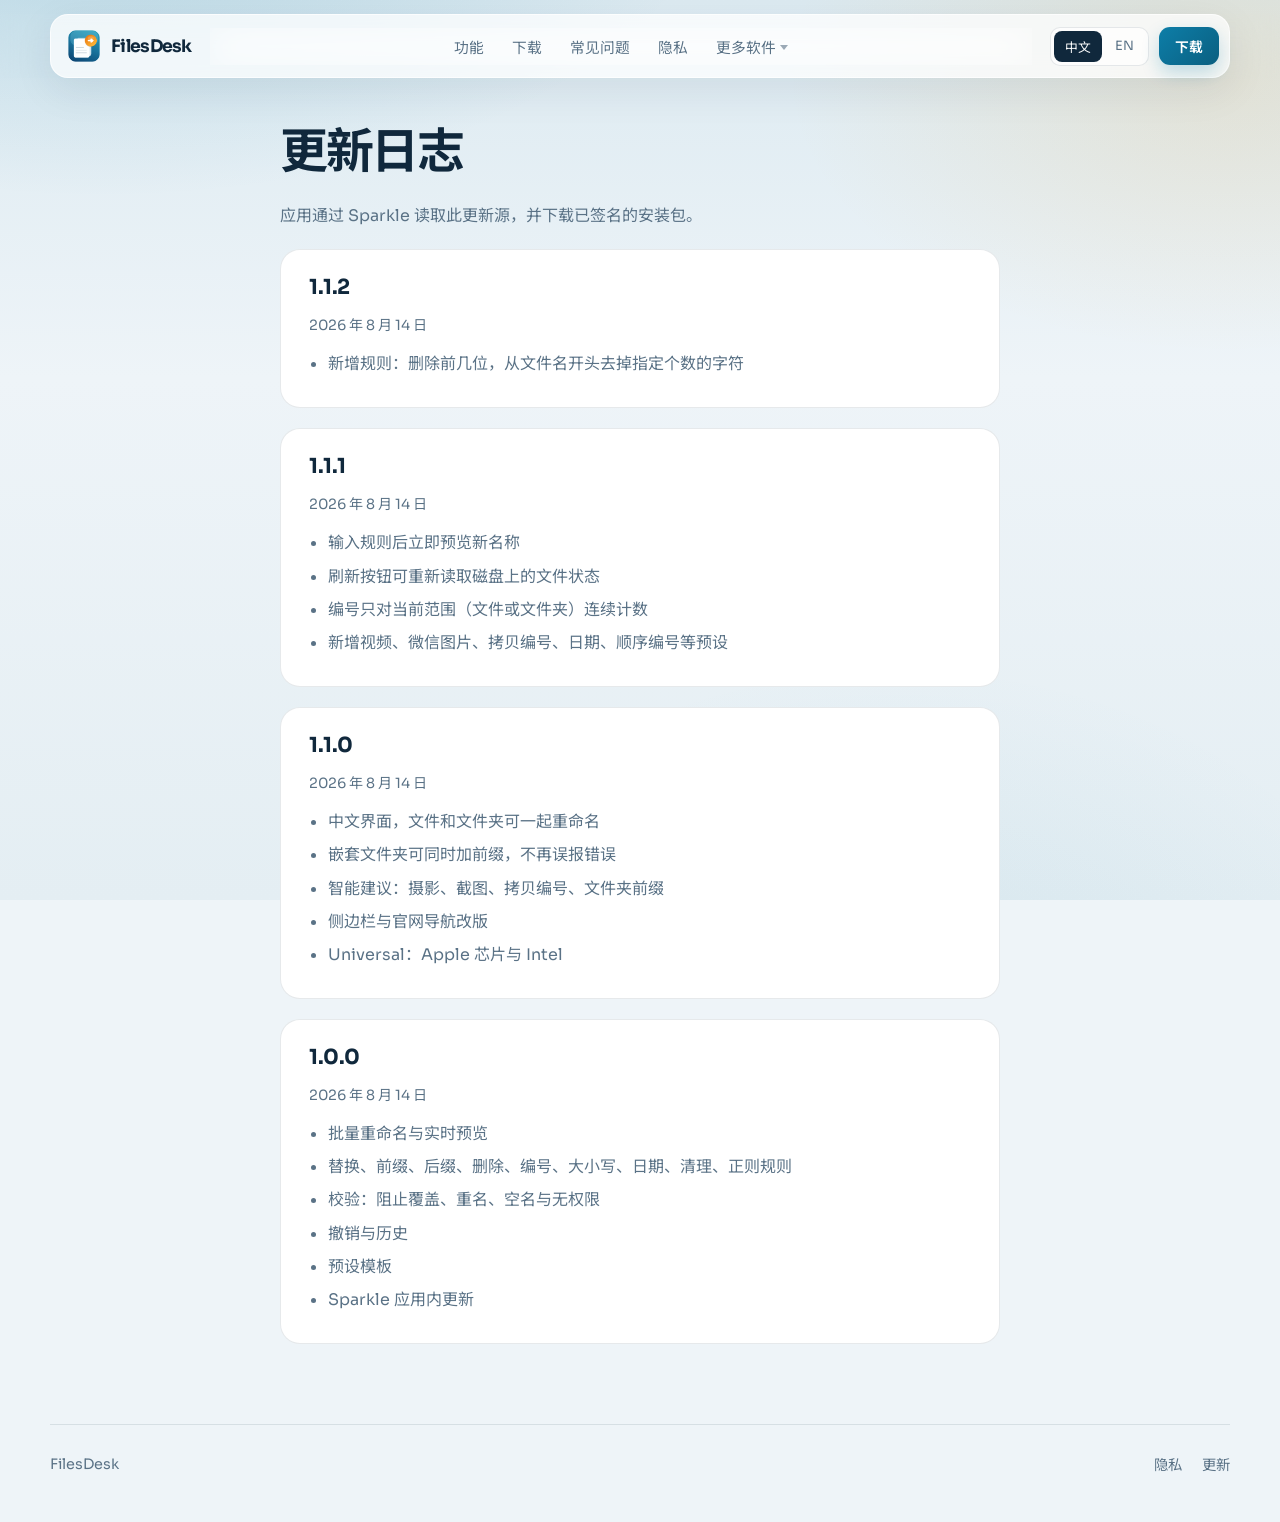
==== commit c1056664: "Remove GitHub links from the official site." ====
--- a/docs/changelog.html
+++ b/docs/changelog.html
@@ -31,7 +31,7 @@
           <button type="button" data-lang-btn="zh" class="active">中文</button>
           <button type="button" data-lang-btn="en">EN</button>
         </div>
-        <a class="nav-cta" data-download href="https://github.com/linux503/FilesDesk/releases" data-i18n="nav.download">下载</a>
+        <a class="nav-cta" data-download href="./FilesDesk.dmg" download="FilesDesk.dmg" data-i18n="nav.download">下载</a>
         <button class="nav-toggle" type="button" aria-expanded="false" aria-controls="site-nav" data-i18n-aria="nav.menu">
           <span></span><span></span>
         </button>
@@ -41,7 +41,7 @@
 
   <main class="wrap page">
     <h1 data-i18n="changelog.title">更新日志</h1>
-    <p data-i18n="changelog.intro">应用通过 Sparkle 读取此更新源。安装包发布在 GitHub Releases。</p>
+    <p data-i18n="changelog.intro">应用通过 Sparkle 读取此更新源，并下载已签名的安装包。</p>
     <article class="changelog-item" id="1.1.2">
       <h2>1.1.2</h2>
       <p class="date" data-i18n="changelog.v112Date">2026 年 8 月 14 日</p>
@@ -69,11 +69,11 @@
     <div class="links">
       <a href="./privacy.html" data-i18n="footer.privacy">隐私</a>
       <a href="./changelog.html" data-i18n="footer.changelog">更新</a>
-      <a href="https://github.com/linux503/FilesDesk" data-i18n="footer.github">GitHub</a>
+      
     </div>
   </footer>
   <script src="./more-apps.js"></script>
-  <script src="./i18n.js?v=10"></script>
-  <script src="./site.js?v=9"></script>
+  <script src="./i18n.js?v=11"></script>
+  <script src="./site.js?v=10"></script>
 </body>
 </html>
--- a/docs/styles.css
+++ b/docs/styles.css
@@ -967,3 +967,9 @@
   }
   .section-pillars, .section-rules, .section-workflow { padding: 56px 0; }
 }
+
+
+/* homepage refine */
+html { text-rendering: optimizeLegibility; }
+h1, .hero h1, .hero-title { text-wrap: balance; letter-spacing: -0.03em; }
+nav, .site-header, .topbar { backdrop-filter: blur(18px); }
